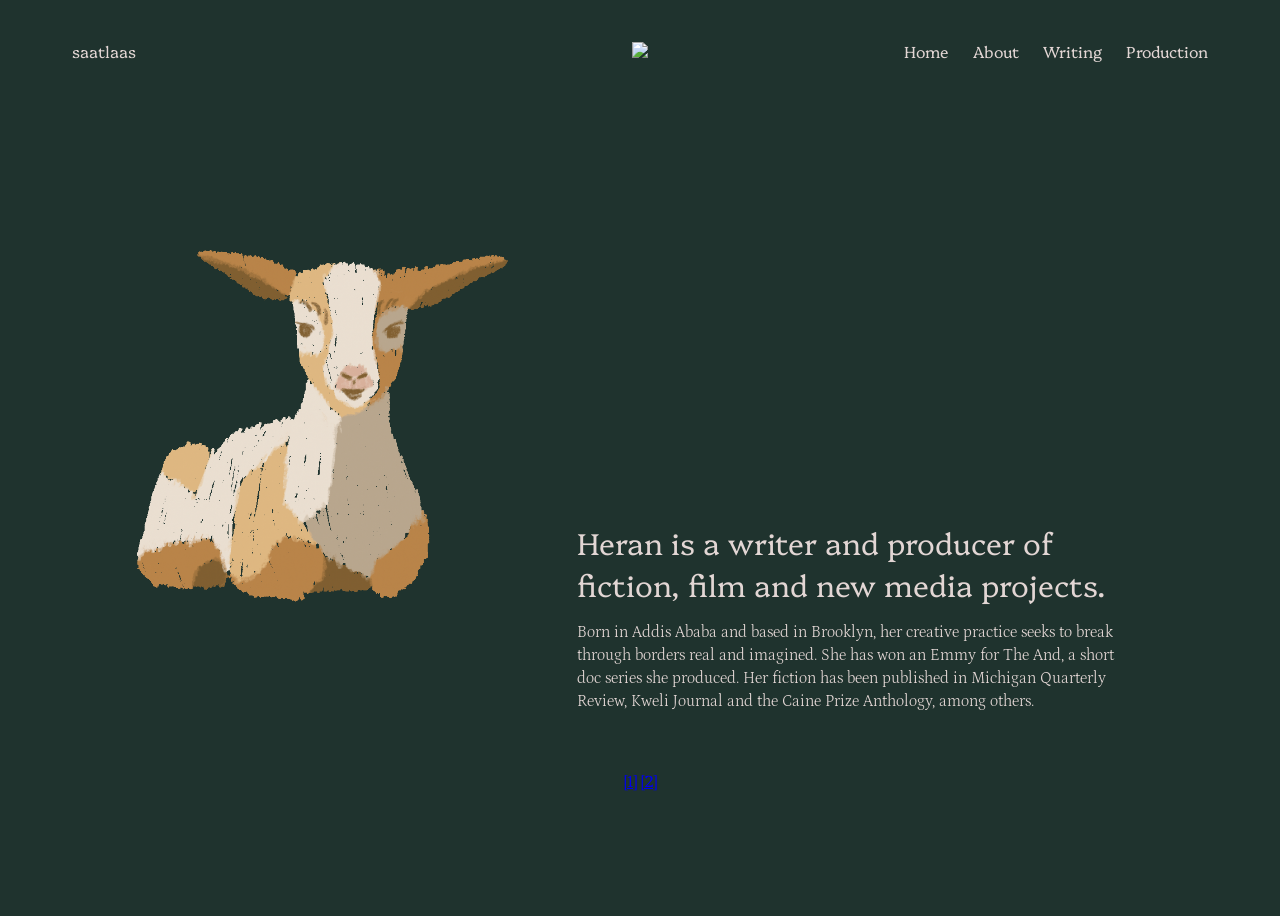
==== 1.html @ f2df3b0a "Initial commit" ====
<!DOCTYPE html>
<html lang="en">
  <head>
    <meta charset="UTF-8">
    <meta name="viewport" content="width=device-width, initial-scale=1.0">
    <meta http-equiv="X-UA-Compatible" content="ie=edge">
    <title>saatlaas</title>
    <link rel="preconnect" href="https://fonts.googleapis.com">
    <link rel="preconnect" href="https://fonts.gstatic.com" crossorigin>
    <link href="https://fonts.googleapis.com/css2?family=Figtree:ital,wght@0,300..900;1,300..900&family=Inknut+Antiqua:wght@300;400;500;600;700;800;900&family=PT+Sans:ital,wght@0,400;0,700;1,400;1,700&family=Petrona:ital,wght@0,100..900;1,100..900&family=Platypi:ital,wght@0,300..800;1,300..800&family=Syne+Tactile&display=swap" rel="stylesheet">
    <link rel="stylesheet" href="style.css">
    <style>
        body {
            background-color: #1f332e;
            color: #e2d6d4;
            font-family: "Platypi", sans-serif;
            font-weight: 300;
        }

        .bio-section {
            display: flex;
            position: relative;
            justify-content: flex-end;
            width: 100%;
            padding: 40px;
            box-sizing: border-box;
            z-index: 1;
        }

        .bio-placement {
            width: 50%;
            max-width: 650px;
        }

        .bio-heading {
            font-family: Platypi;
            text-align: left;
            font-size: 30px;
            margin-bottom: 0;
            margin-left: 55px;
        }

        .bio-description {
            font-family: Petrona;
            line-height: 23px;
            text-align: left;
            margin-left: 55px;
        }
    </style>
  </head>
  <body class="home">   
    <!-- Navbar -->
    <div>
        <nav class="navbar">
            <!-- left column -->
            <div class="nav-left">saatlaas</div>

            <!-- middle -->
           <a href="index.html"><img class="nav-center" src="assets/logo1-2.PNG"></a>

            <!-- right column -->
            <ul class="nav-links">
                <li><a href="1.html">Home</a></li>
                <li><a href="about-1.html">About</a></li>
                <li><a href="writing.html">Writing</a></li>
                <li><a href="production.html">Production</a></li>
            </ul>
        </nav>
    </div>

    <!-- Baby goat -->
    <div class="image-container">
        <img id="kid1-img" style="margin-left: -10%; margin-top: -40vh; max-width: 85%" class="clickable-transparency" src="assets/kid-1.gif" alt="Baby goat">
        <img id="kid2-img" style="margin-left: -10%; margin-top: -40vh; max-width: 85%" class="clickable-transparency" src="assets/kid-2.gif" alt="Baby goat breathing flames">
    </div>

    <!-- Bio -->
    <div class="bio-section">
        <div class="bio-placement">
            <p class="bio-heading">
                Heran is a writer and producer of fiction, film and new media projects.
            </p>
            <p class="bio-description">
                Born in Addis Ababa and based in Brooklyn,
                her creative practice seeks to break through borders real and imagined.
                She has won an Emmy for The And, a short doc series she produced.
                Her fiction has been published in Michigan Quarterly Review, Kweli Journal
                and the Caine Prize Anthology, among others.
            </p>
        </div>
    </div>

    <!-- Colorways -->
    <div style="text-align: center; position: relative; z-index: 1">
        <a href="1.html">[1]</a>
        <a href="2.html">[2]</a>
    </div>
    <div id="flame-container"></div>

    <script src="script.js">
    </script>
  </body>
</html>
---- style.css ----
body {
    font-family: "Figtree", sans-serif;
    display: flex; 
    flex-direction: column;
    min-height: 100vh;
    /* font-family: "PT Sans", sans-serif; */
}

body.home{
    overflow: hidden;
}

::-webkit-scrollbar {
    width: 0px;
}

/* navbar */
.navbar {
    position: relative;
    display: grid; 
    grid-template-columns: 1fr auto 1fr;
    /* justify-content: space-between; */
    align-items: center; 
    padding: 1rem 4rem;
    z-index: 1;
}

.nav-left {
    justify-self: left;
}

.nav-center {
    justify-self: center;
    width: 65px;
    height: auto;
}

.nav-links {
    justify-self: right;;
    list-style: none;
    display: flex; 
    gap: 1.5rem;
}

.nav-links a {
    text-decoration: none;
    color: inherit; 
}

.nav-links a:hover {
    color: rgb(131, 15, 15);
}


/* Homepage bio */
.bio-section {
    display: flex;
    align-items: flex-end;
    height: 75vh; 
    /* background-color:beige; */
}

.bio-placement {
    display: flex;
    flex-direction: column;
    align-items: center;
    text-align: center;
    padding: 0 10%;
}


/* Baby goat image */
.image-container {
    display: flex; 
    justify-content: center;
    align-items: center; 
}

#kid1-img {
    display: grid;
    /* width: 600px; */
    max-width: 70%;
    height: auto;
    margin-left: 33%;
    margin-top: -50vh;
    margin-bottom: -80vh;
    z-index: 0;
}

#kid2-img {
    display: none;
    /* width: 600px; */
    max-width: 70%;
    height: auto;
    margin-left: 33%;
    margin-top: -50vh;
    margin-bottom: -80vh;
    z-index: 0;
}

/* about-page */


.about-container {
    display: flex; 
    justify-content: center; 
    align-items: center;
    padding: 0% 30%;
    height: 65vh;
    /* background-color: wheat; */
}


@media (max-width: 750px) {
    #kid1-img {
        max-width: 120%;
        margin-left: 60%;
    }
    #kid2-img {
        max-width: 120%;
        margin-left: 60%;
    }

    .navbar {
        font-size: 0.8rem;
    }

    .nav-links {
        gap: 0.75rem;
    }

    .about-container {
        padding: 0% 10%;
    }
}


/* 
#flame-container {
    position: fixed;
    inset: 0;
    pointer-events: none;
    z-index: 9999;
    overflow: hidden;
}

.light-particle {
    position: absolute;
    width: 3px;
    height: 3px;
    border-radius: 80%;
    background: #fff4c2;

    box-shadow:
        0 0 5px 2px rgba(255, 244, 194, 0.8),
        0 0 12px 5px rgba(173, 125, 57, 0.4),
        0 0 25px 8px rgba(255, 150, 70, 0.15);

    transform: translate(-50%, -50%);
    animation: lightFade 5s ease-out forwards;
}

@keyframes lightFade {
    0% {
        opacity: 1;
        transform: translate(-50%, -50%) scale(1);
    }

    100% {
        opacity: 0;
        transform: translate(-50%, -80px) scale(0.1);
    }
}

 */
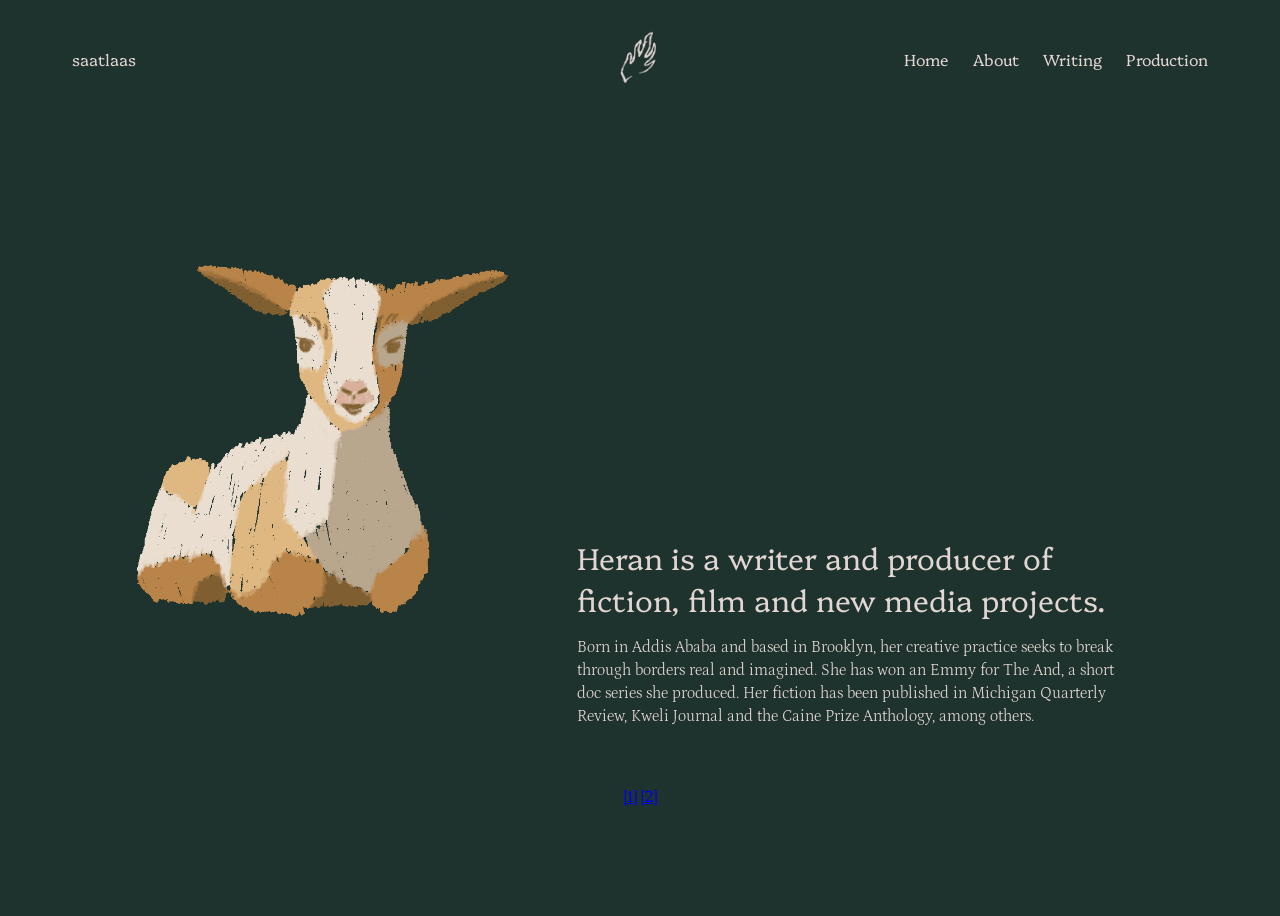
==== commit 6f33539f: "edits" ====
--- a/1.html
+++ b/1.html
@@ -56,7 +56,7 @@
             <div class="nav-left">saatlaas</div>
 
             <!-- middle -->
-           <a href="index.html"><img class="nav-center" src="assets/logo1-2.PNG"></a>
+           <a href="index.html"><img class="nav-center" src="../assets/logo1-2.png"></a>
 
             <!-- right column -->
             <ul class="nav-links">
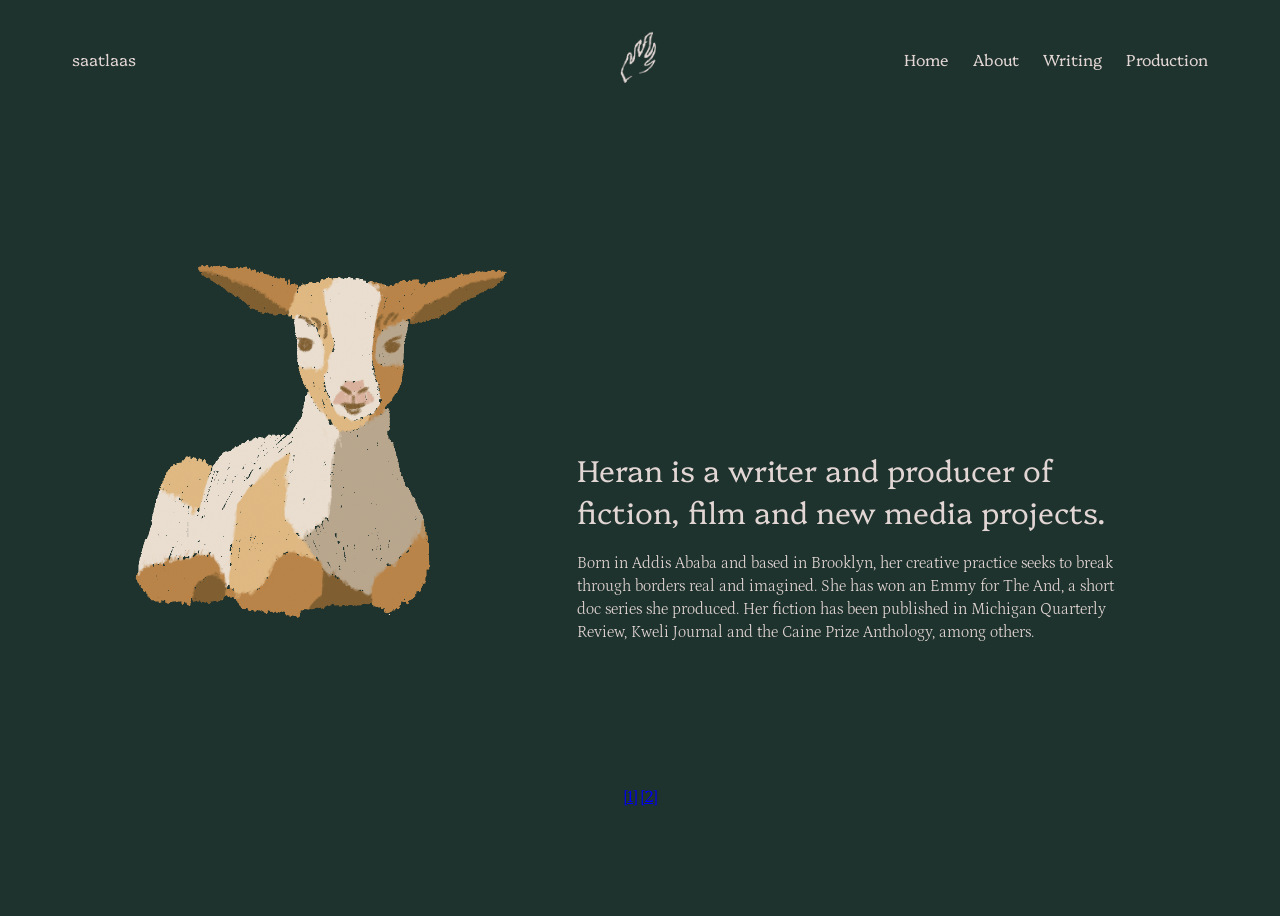
==== commit ed4f07c6: "edits" ====
--- a/1.html
+++ b/1.html
@@ -36,13 +36,14 @@
             font-family: Platypi;
             text-align: left;
             font-size: 30px;
-            margin-bottom: 0;
             margin-left: 55px;
         }
 
         .bio-description {
             font-family: Petrona;
             line-height: 23px;
+            margin-top: -10px;
+            margin-bottom: 100px;
             text-align: left;
             margin-left: 55px;
         }
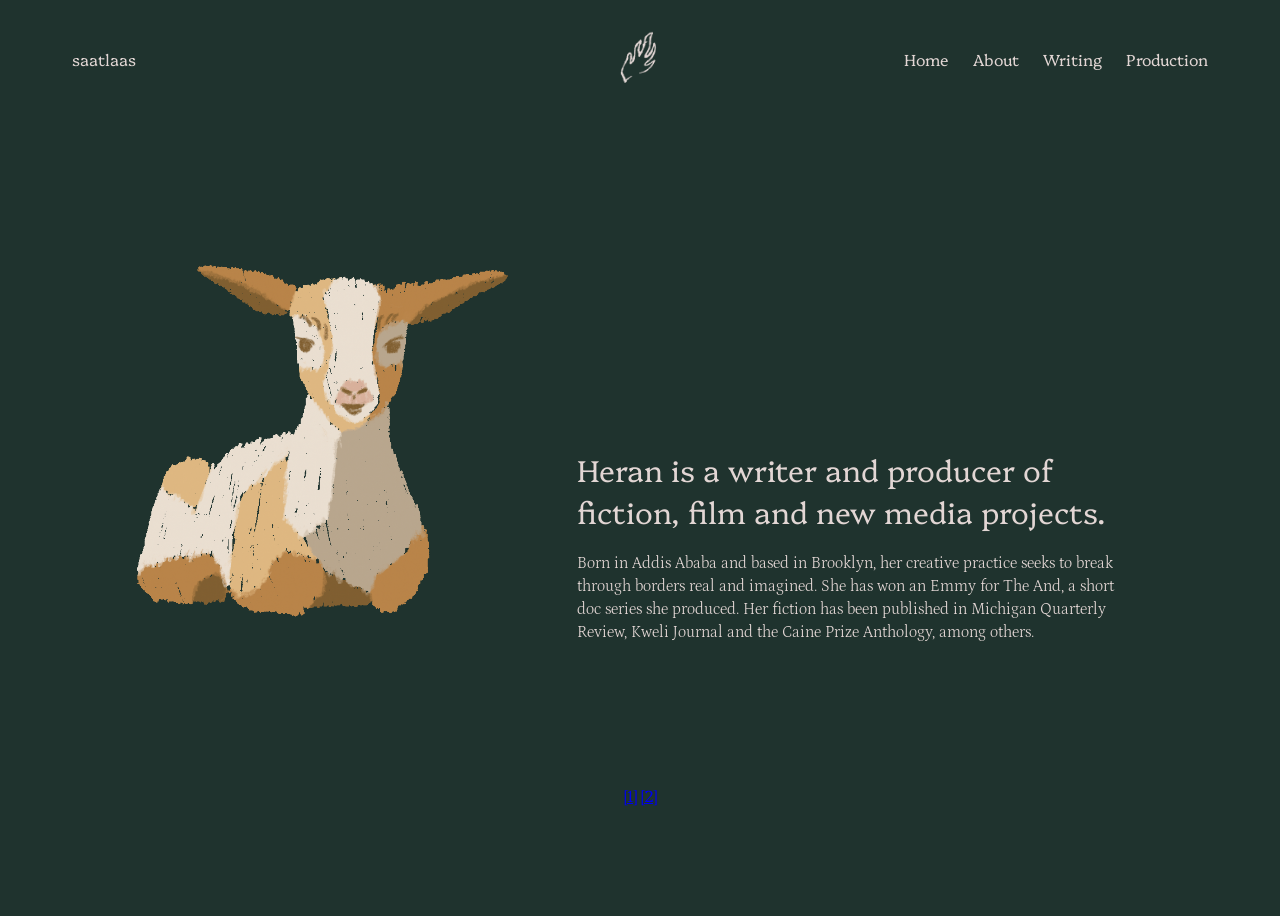
==== commit 20e62d06: "edits" ====
--- a/1.html
+++ b/1.html
@@ -57,7 +57,7 @@
             <div class="nav-left">saatlaas</div>
 
             <!-- middle -->
-           <a href="index.html"><img class="nav-center" src="../assets/logo1-2.png"></a>
+           <a href="index.html"><img class="nav-center" src="../assets/logo1-1.png"></a>
 
             <!-- right column -->
             <ul class="nav-links">
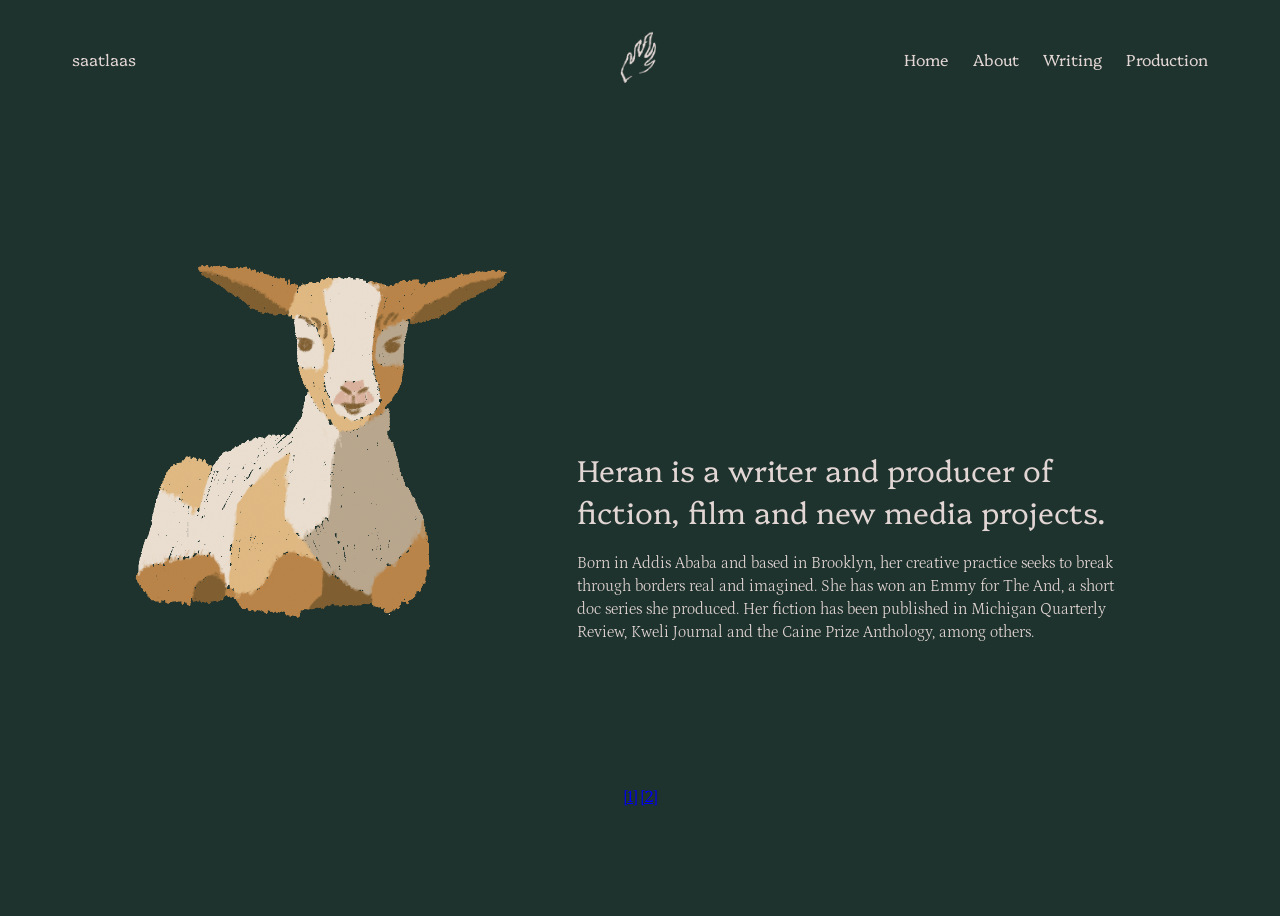
==== commit cf7fd6b0: "edits" ====
--- a/1.html
+++ b/1.html
@@ -57,7 +57,7 @@
             <div class="nav-left">saatlaas</div>
 
             <!-- middle -->
-           <a href="index.html"><img class="nav-center" src="../assets/logo1-1.png"></a>
+           <a href="index.html"><img class="nav-center" src="../assets/logo11.png"></a>
 
             <!-- right column -->
             <ul class="nav-links">
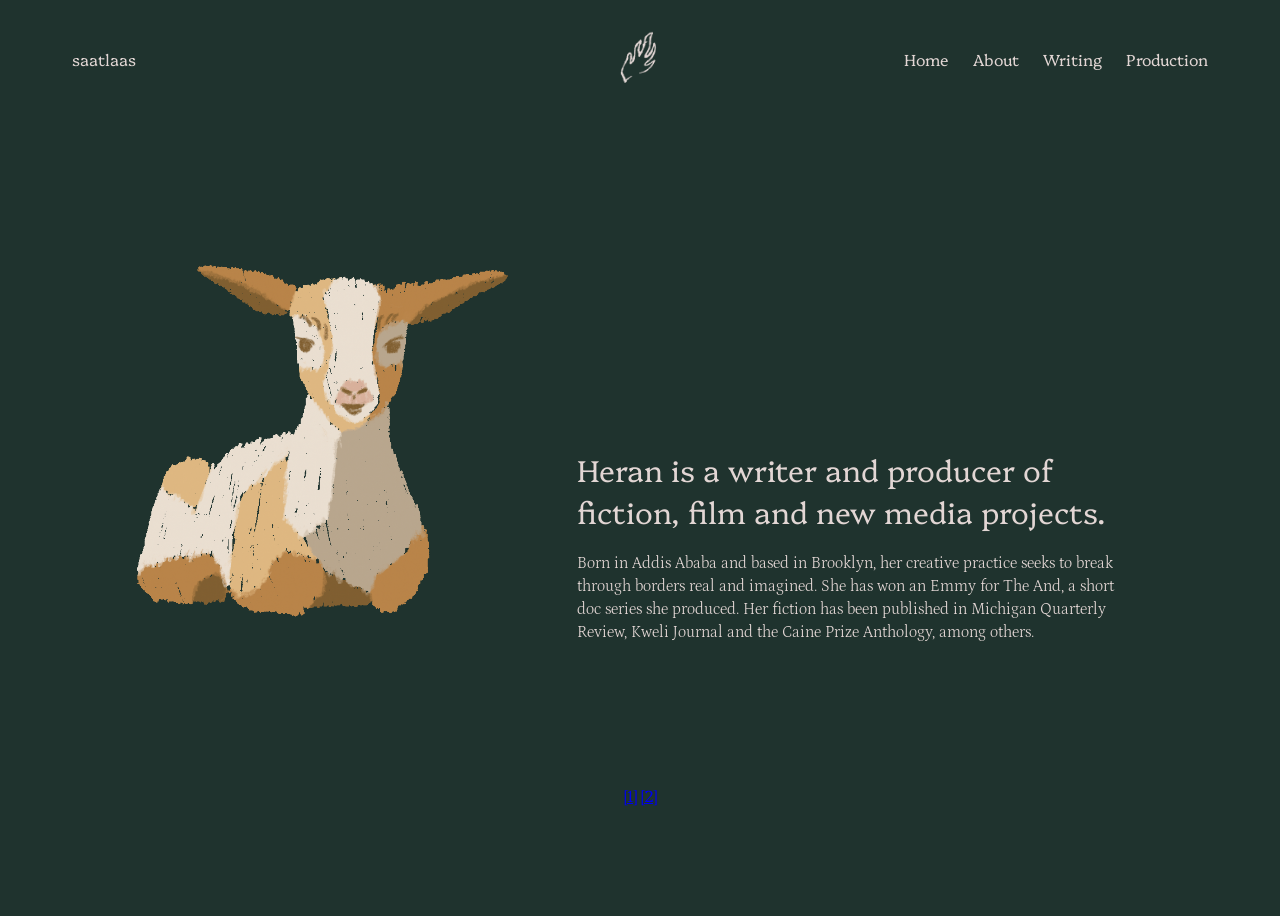
==== commit 9587dbeb: "edits" ====
--- a/1.html
+++ b/1.html
@@ -47,6 +47,10 @@
             text-align: left;
             margin-left: 55px;
         }
+
+        .nav-links a:hover {
+            color: rgb(156, 202, 156)
+        }
     </style>
   </head>
   <body class="home">   
@@ -57,7 +61,7 @@
             <div class="nav-left">saatlaas</div>
 
             <!-- middle -->
-           <a href="index.html"><img class="nav-center" src="../assets/logo11.png"></a>
+           <a href="index.html"><img class="nav-center" src="assets/logo11.png"></a>
 
             <!-- right column -->
             <ul class="nav-links">
